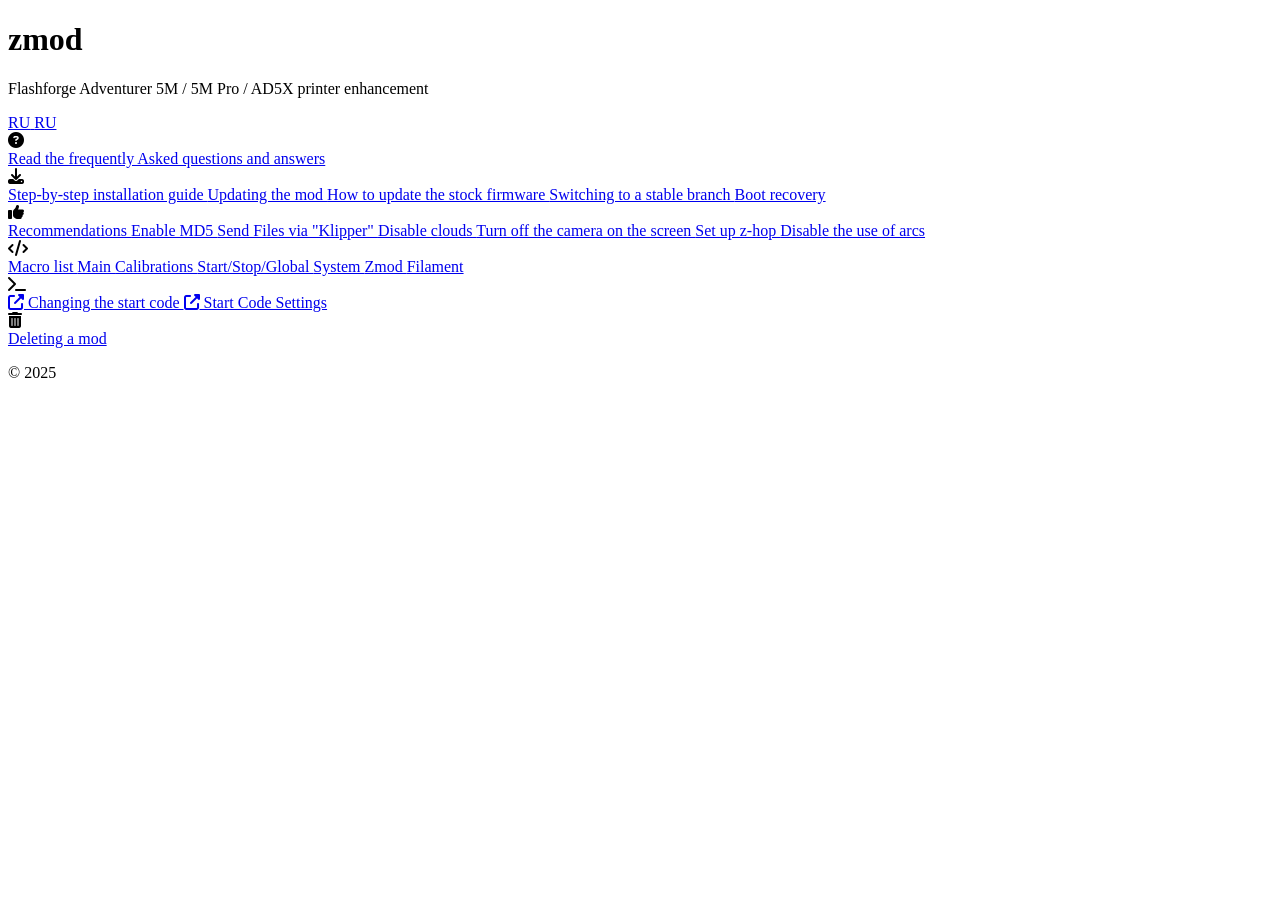
==== index.html @ 9b55e9cf "Merge pull request #4 from seligor/patch-3 Update index.html" ====
<!DOCTYPE html>
<html lang="en">
<head>
    <meta charset="UTF-8">
    <meta name="viewport" content="width=device-width, initial-scale=1.0">
    <title>Flashforge Adventurer 5M / 5M Pro / AD5X printer enhancement</title>
    <link rel="stylesheet" href="style.css">
    <link rel="stylesheet" href="https://cdnjs.cloudflare.com/ajax/libs/font-awesome/6.4.0/css/all.min.css">
</head>
<body>
    <header>
		<div class="header-content">
			<div class="title-container">
				<h1>zmod</h1>
				<p>Flashforge Adventurer 5M / 5M Pro / AD5X printer enhancement</p>
			</div>
		    <a href="index_ru.html" class="language-switcher">
                <span class="toggle-text">RU</span>
                <span class="toggle-text active">RU</span>
                <span class="toggle-handle"></span>
            </a>
    </header>
    
    <main class="grid-container">
        <div class="grid-item">
            <div class="icon"><i class="fas fa-question-circle"></i></div>

            <div class="links-container">
                <a href="https://github.com/ghzserg/zmod/wiki/FAQ_en" 
                   target="_blank" 
                   class="content-link"
                   <i class="fas fa-external-link-alt"></i> Read the frequently Asked questions and answers
                </a>
            </div>
        </div>
        
        <div class="grid-item">
            <div class="icon"><i class="fas fa-download"></i></div>

            <div class="links-container">
                <a href="https://github.com/ghzserg/zmod/wiki/Setup_en#installing-the-mod" 
                   target="_blank" 
                   class="content-link"
                   <i class="fas fa-external-link-alt"></i> Step-by-step installation guide
                </a>
                <a href="https://github.com/ghzserg/zmod/wiki/Setup_en#updating-the-mod"
                    target="_blank"
                    class="content-link"
                    <i class="fas fa-external-link-alt"></i> Updating the mod
                </a>
                <a href="https://github.com/ghzserg/zmod/wiki/Setup_en#updating-stock-firmware"
                    target="_blank"
                    class="content-link"
                    <i class="fas fa-external-link-alt"></i> How to update the stock firmware
                </a>
                <a href="https://github.com/ghzserg/zmod/wiki/Setup_en#using-a-stable-release-branch"
                    target="_blank"
                    class="content-link"
                    <i class="fas fa-external-link-alt"></i> Switching to a stable branch
                </a>
                <a href="https://github.com/ghzserg/zmod/wiki/Setup_en#boot-recovery"
                    target="_blank"
                    class="content-link"
                    <i class="fas fa-external-link-alt"></i> Boot recovery
                </a>
            </div>
        </div>
        

        
        <div class="grid-item">
            <div class="icon"><i class="fas fa-thumbs-up"></i></div>

            <div class="links-container">
                <a href="https://github.com/ghzserg/zmod/wiki/Recomendations_en"
                   target="_blank" 
                   class="content-link"
                   <i class="fas fa-external-link-alt"></i> Recommendations
                </a>
                <a href="https://github.com/ghzserg/zmod/wiki/Recomendations_en#enable-md5-checksum-control" 
                   target="_blank" 
                   class="content-link"
                    <i class="fas fa-external-link-alt"></i> Enable MD5
                </a>
                <a href="https://github.com/ghzserg/zmod/wiki/Recomendations_en#send-files-via-octoklipper-for-printing" 
                   target="_blank" 
                   class="content-link"
                    <i class="fas fa-external-link-alt"></i> Send Files via "Klipper"
                </a>
                <a href="https://github.com/ghzserg/zmod/wiki/Recomendations_en#disable-chinese-cloud-services" 
                   target="_blank" 
                   class="content-link"
                   <i class="fas fa-external-link-alt"></i> Disable clouds
                </a>
                <a href="https://github.com/ghzserg/zmod/wiki/Recomendations_en#disable-the-built-in-camera-on-the-printer-screen" 
                   target="_blank" 
                   class="content-link"
                   <i class="fas fa-external-link-alt"></i> Turn off the camera on the screen
                </a>
                <a href="https://github.com/ghzserg/zmod/wiki/Recomendations_en#replace-spiralauto-z-hop" 
                   target="_blank" 
                   class="content-link"
                   <i class="fas fa-external-link-alt"></i> Set up z-hop
                </a>
                <a href="https://github.com/ghzserg/zmod/wiki/Recomendations_en#disable-arc-move-approximation" 
                   target="_blank" 
                   class="content-link"
                   <i class="fas fa-external-link-alt"></i> Disable the use of arcs
                </a>
            </div>
        </div>

        <div class="grid-item">
            <div class="icon"><i class="fas fa-code"></i></div>

            <div class="links-container">
                <a href="https://github.com/ghzserg/zmod/wiki/Macros_en" 
                   target="_blank" 
                   class="content-link"
                   <i class="fas fa-external-link-alt"></i> Macro list
                </a>
                <a href="https://github.com/ghzserg/zmod/wiki/Main_en" 
                   target="_blank" 
                   class="content-link"
                   <i class="fas fa-external-link-alt"></i> Main
                </a>
                <a href="https://github.com/ghzserg/zmod/wiki/Calibrations_en" 
                   target="_blank" 
                   class="content-link"
                   <i class="fas fa-external-link-alt"></i> Calibrations
                </a>
                <a href="https://github.com/ghzserg/zmod/wiki/Global_en" 
                   target="_blank" 
                   class="content-link"
                   <i class="fas fa-external-link-alt"></i> Start/Stop/Global
                </a>
                <a href="https://github.com/ghzserg/zmod/wiki/System_en" 
                   target="_blank" 
                   class="content-link"
                   <i class="fas fa-external-link-alt"></i> System
                </a>
                <a href="https://github.com/ghzserg/zmod/wiki/Zmod_en" 
                   target="_blank" 
                   class="content-link"
                   <i class="fas fa-external-link-alt"></i> Zmod
                </a>
                <a href="https://github.com/ghzserg/zmod/wiki/Filament_en" 
                   target="_blank" 
                   class="content-link"
                   <i class="fas fa-external-link-alt"></i> Filament
                </a>

            </div>
        </div>

        <div class="grid-item">
            <div class="icon"><i class="fas fa-terminal"></i></div>

            <div class="links-container">
                <a href="https://github.com/ghzserg/zmod/wiki/FAQ_en#by-modifying-the-start-code-and-start_print-macro" 
                    target="_blank" 
                    class="content-link">
                    <i class="fas fa-external-link-alt"></i> Changing the start code
                </a>
                <a href="https://github.com/ghzserg/zmod/wiki/FAQ_en#do-i-need-to-change-anything-in-the-start-code"
                    target="_blank" 
                    class="content-link">
                    <i class="fas fa-external-link-alt"></i> Start Code Settings
                </a>
            </div>
        </div>


        <div class="grid-item">
            <div class="icon"><i class="fas fa-trash-alt"></i></div>

            <div class="links-container">
                <a href="https://github.com/ghzserg/zmod/wiki/Setup_en#removing-or-temporarily-disabling-the-mod" 
                   target="_blank" 
                   class="content-link"
                   <i class="fas fa-external-link-alt"></i> Deleting a mod
                </a>
            </div>
        </div>


    </main>

    <footer>
        <p>© 2025</p>
    </footer>

</body>
</html>
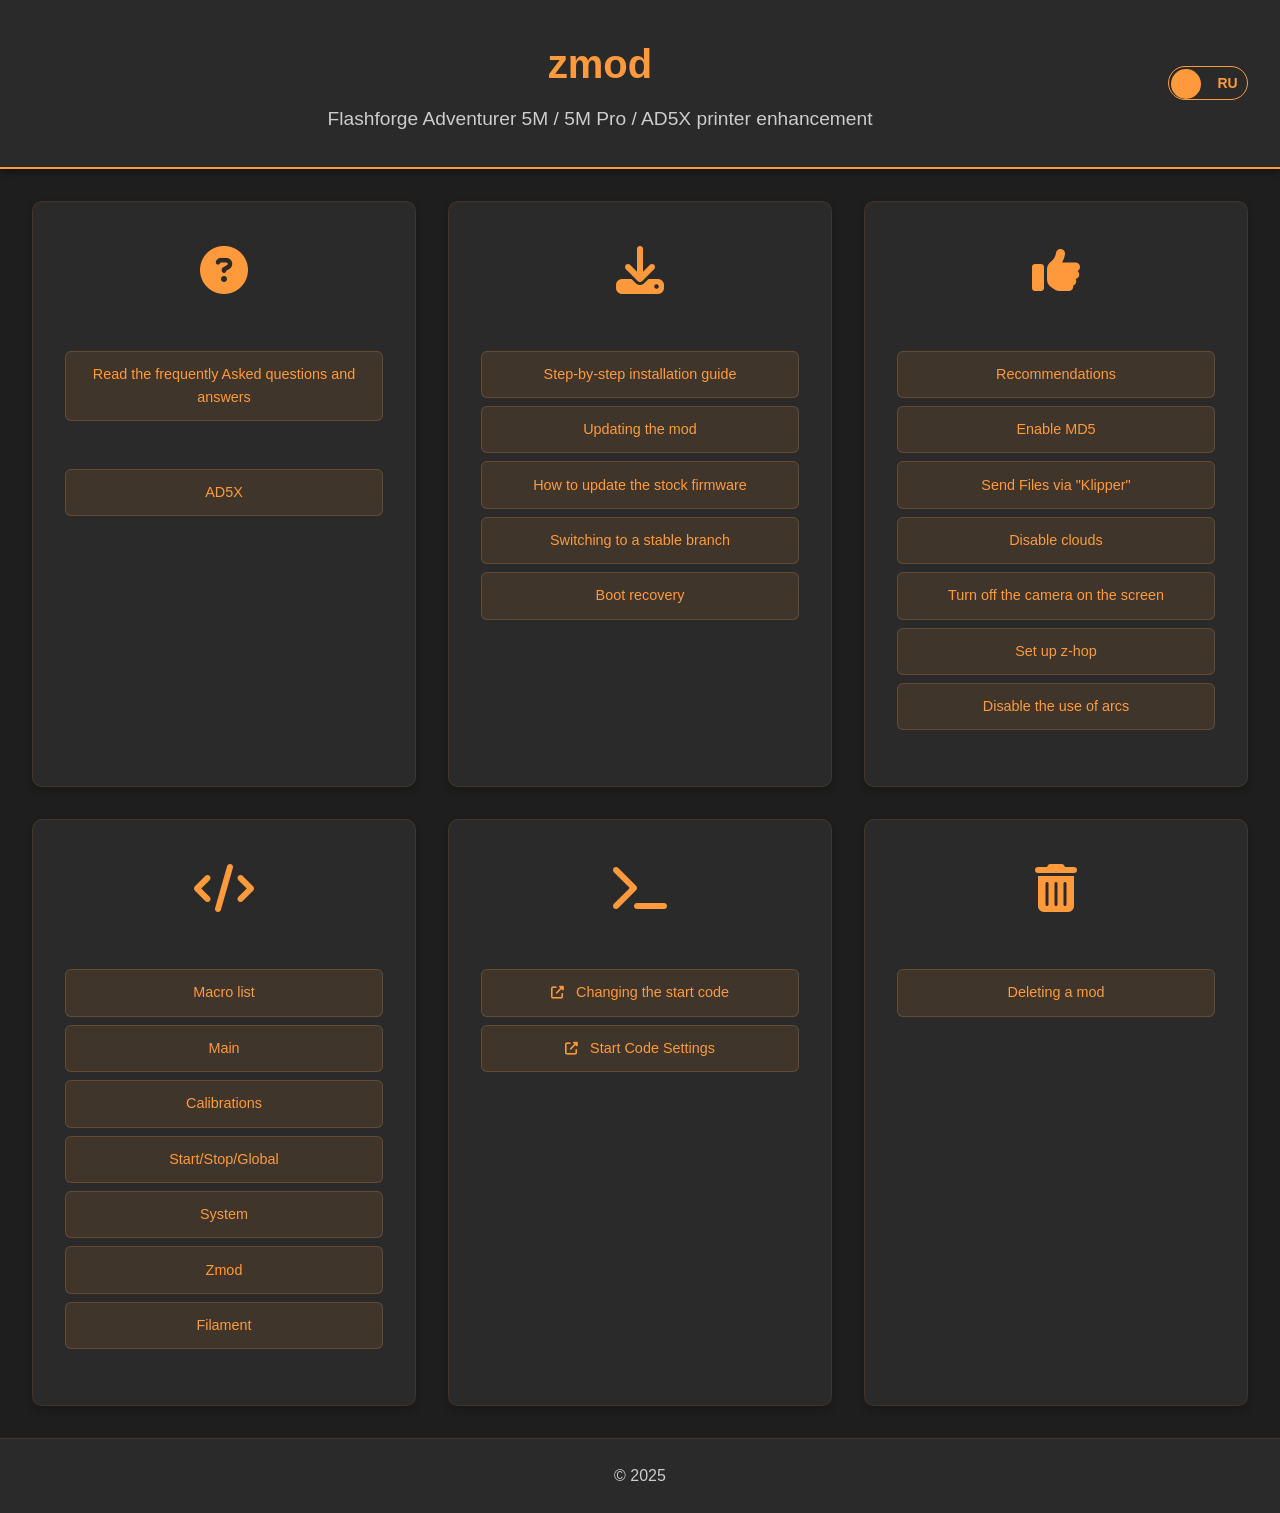
==== commit 2fa83f42: "Google" ====
--- a/index.html
+++ b/index.html
@@ -3,6 +3,7 @@
 <head>
     <meta charset="UTF-8">
     <meta name="viewport" content="width=device-width, initial-scale=1.0">
+    <meta name="google-site-verification" content="BIUrU5XFFF49SNm54-2f_i4-lqQy1WAagr-MUY8la9s" />
     <title>Flashforge Adventurer 5M / 5M Pro / AD5X printer enhancement</title>
     <link rel="stylesheet" href="style.css">
     <link rel="stylesheet" href="https://cdnjs.cloudflare.com/ajax/libs/font-awesome/6.4.0/css/all.min.css">
@@ -32,8 +33,14 @@
                    <i class="fas fa-external-link-alt"></i> Read the frequently Asked questions and answers
                 </a>
             </div>
-        </div>
-        
+            <div class="links-container">
+                <a href="https://github.com/ghzserg/zmod/wiki/AD5X_en"
+                   target="_blank"
+                   class="content-link"
+                   <i class="fas fa-external-link-alt"></i> AD5X
+                </a>
+            </div>
+        </div>
         <div class="grid-item">
             <div class="icon"><i class="fas fa-download"></i></div>
 
--- a/style.css
+++ b/style.css
@@ -0,0 +1,217 @@
+:root {
+    --bg-dark: #1e1e1e;
+    --bg-panel: #2a2a2a;
+    --accent-primary: #ff9a3c;
+    --accent-secondary: #ff6b6b;
+    --text-primary: #f5f5f5;
+    --text-secondary: #cccccc;
+    --link-color: #ff9a3c;
+    --link-hover: #ff6b6b;
+}
+
+* {
+    margin: 0;
+    padding: 0;
+    box-sizing: border-box;
+    font-family: 'Segoe UI', Tahoma, Geneva, Verdana, sans-serif;
+}
+
+body {
+    background-color: var(--bg-dark);
+    color: var(--text-primary);
+    min-height: 100vh;
+    display: flex;
+    flex-direction: column;
+    line-height: 1.6;
+}
+
+header {
+    background-color: var(--bg-panel);
+    padding: 2rem;
+    text-align: center;
+    box-shadow: 0 4px 6px rgba(0, 0, 0, 0.3);
+    border-bottom: 2px solid var(--accent-primary);
+}
+
+header h1 {
+    font-size: 2.5rem;
+    margin-bottom: 0.5rem;
+    color: var(--accent-primary);
+}
+
+header p {
+    font-size: 1.2rem;
+    color: var(--text-secondary);
+}
+
+.header-content {
+    display: flex;
+    justify-content: space-between;
+    align-items: center;
+    width: 100%;
+}
+
+.title-container {
+    flex: 1;
+}
+
+.language-switcher {
+    display: inline-block;
+    position: relative;
+    width: 80px;
+    height: 34px;
+    background-color: var(--bg-panel);
+    border-radius: 17px;
+    cursor: pointer;
+    transition: all 0.3s;
+    border: 1px solid var(--accent-primary);
+    overflow: hidden;
+    text-decoration: none;
+}
+
+.toggle-text {
+    position: absolute;
+    top: 50%;
+    transform: translateY(-50%);
+    font-size: 14px;
+    font-weight: bold;
+    color: var(--text-primary);
+    transition: all 0.3s;
+    width: 50%;
+    text-align: center;
+}
+
+.toggle-text:first-child {
+    left: 0;
+}
+
+.toggle-text:last-child {
+    right: 0;
+}
+
+.toggle-text.active {
+    color: var(--accent-primary);
+    font-weight: bold;
+}
+
+.toggle-handle {
+    position: absolute;
+    top: 2px;
+    width: 30px;
+    height: 30px;
+    background-color: var(--accent-primary);
+    border-radius: 50%;
+    transition: all 0.3s;
+}
+
+/* Позиция для английской версии (index.html) */
+.language-switcher .toggle-handle {
+    left: 2px;
+}
+
+/* Позиция для русской версии (index_ru.html) */
+.language-switcher[href="index.html"] .toggle-handle {
+    left: calc(100% - 32px);
+}
+
+.language-switcher:hover {
+    background-color: var(--hover-color);
+}
+
+
+
+.grid-container {
+    display: grid;
+    grid-template-columns: repeat(auto-fill, minmax(300px, 1fr));
+    gap: 2rem;
+    padding: 2rem;
+    flex: 1;
+}
+
+.grid-item {
+    background-color: var(--bg-panel);
+    border-radius: 10px;
+    padding: 2rem;
+    text-align: center;
+    transition: all 0.3s ease;
+    cursor: pointer;
+    box-shadow: 0 4px 8px rgba(0, 0, 0, 0.2);
+    display: flex;
+    flex-direction: column;
+    align-items: center;
+    /*justify-content: center;*/
+    border: 1px solid rgba(255, 154, 60, 0.1);
+}
+
+.grid-item:hover {
+    transform: translateY(-5px);
+    box-shadow: 0 6px 12px rgba(0, 0, 0, 0.3);
+    border-color: rgba(255, 154, 60, 0.3);
+}
+
+.icon {
+    font-size: 3rem;
+    margin-bottom: 1rem;
+    color: var(--accent-primary);
+}
+
+.grid-item h2 {
+    margin-bottom: 0.5rem;
+    font-size: 1.5rem;
+    color: var(--text-primary);
+}
+
+.grid-item p {
+    color: var(--text-secondary);
+    font-size: 1rem;
+}
+
+/* Стили для ссылок */
+.links-container {
+    margin: 1rem 0;
+    width: 100%;
+}
+
+.content-link {
+    display: block;
+    color: var(--link-color);
+    background-color: rgba(255, 154, 60, 0.1);
+    padding: 0.7rem;
+    margin: 0.5rem 0;
+    border-radius: 6px;
+    text-decoration: none;
+    transition: all 0.3s ease;
+    font-size: 0.9rem;
+    border: 1px solid rgba(255, 154, 60, 0.2);
+}
+
+.content-link:hover {
+    background-color: rgba(255, 107, 107, 0.2);
+    color: var(--link-hover);
+    border-color: rgba(255, 107, 107, 0.4);
+    transform: translateX(5px);
+}
+
+.content-link i {
+    margin-right: 0.5rem;
+    font-size: 0.8rem;
+}
+
+footer {
+    background-color: var(--bg-panel);
+    text-align: center;
+    padding: 1.5rem;
+    margin-top: auto;
+    color: var(--text-secondary);
+    border-top: 1px solid rgba(255, 154, 60, 0.1);
+}
+
+@media (max-width: 768px) {
+    .grid-container {
+        grid-template-columns: 1fr;
+    }
+    
+    header h1 {
+        font-size: 2rem;
+    }
+}
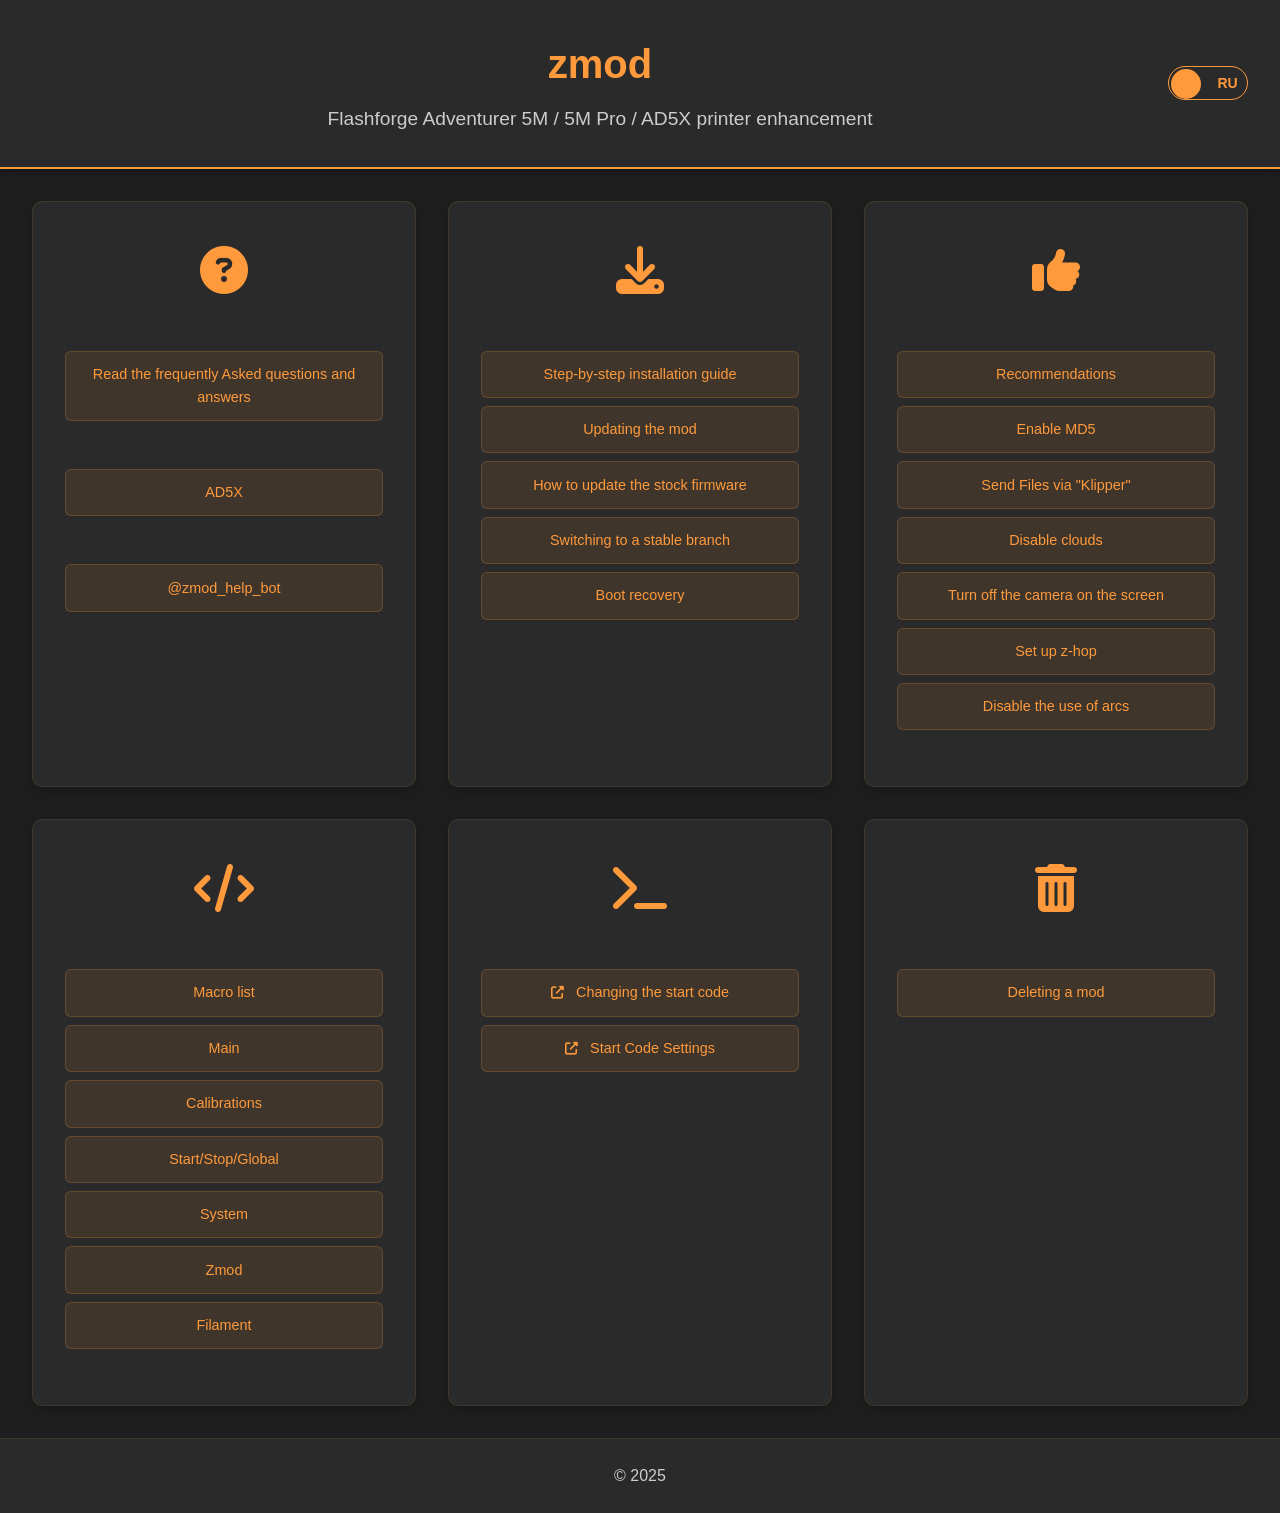
==== commit a8fa1b0c: "zmod_help_bot" ====
--- a/index.html
+++ b/index.html
@@ -40,6 +40,13 @@
                    <i class="fas fa-external-link-alt"></i> AD5X
                 </a>
             </div>
+            <div class="links-container">
+                <a href="http://t.me/zmod_help_bot"
+                   target="_blank"
+                   class="content-link"
+                   <i class="fas fa-external-link-alt"></i> @zmod_help_bot
+                </a>
+            </div>
         </div>
         <div class="grid-item">
             <div class="icon"><i class="fas fa-download"></i></div>
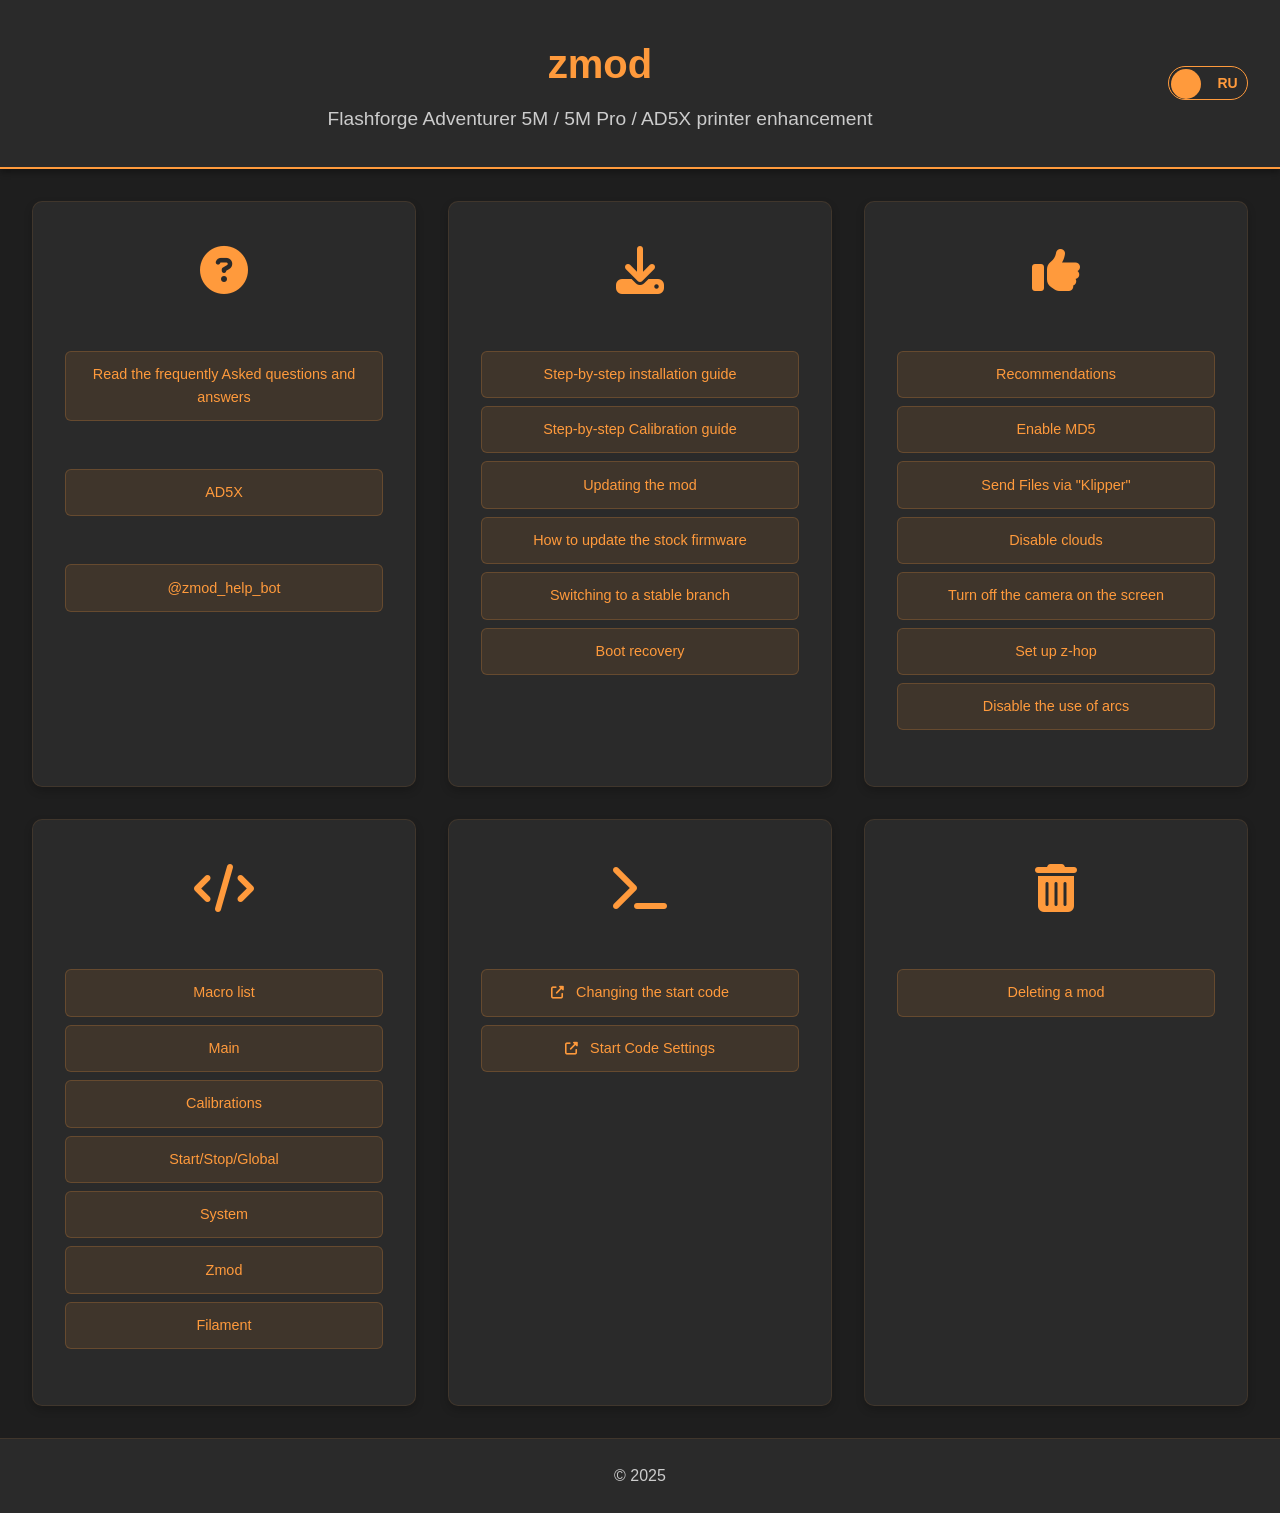
==== commit 8fa23780: "Update" ====
--- a/index.html
+++ b/index.html
@@ -57,6 +57,11 @@
                    class="content-link"
                    <i class="fas fa-external-link-alt"></i> Step-by-step installation guide
                 </a>
+                <a href="https://github.com/ghzserg/zmod/wiki/Setup_en#printer-calibration-for-beginners"
+                   target="_blank" 
+                   class="content-link"
+                   <i class="fas fa-external-link-alt"></i> Step-by-step Calibration guide
+                </a>
                 <a href="https://github.com/ghzserg/zmod/wiki/Setup_en#updating-the-mod"
                     target="_blank"
                     class="content-link"
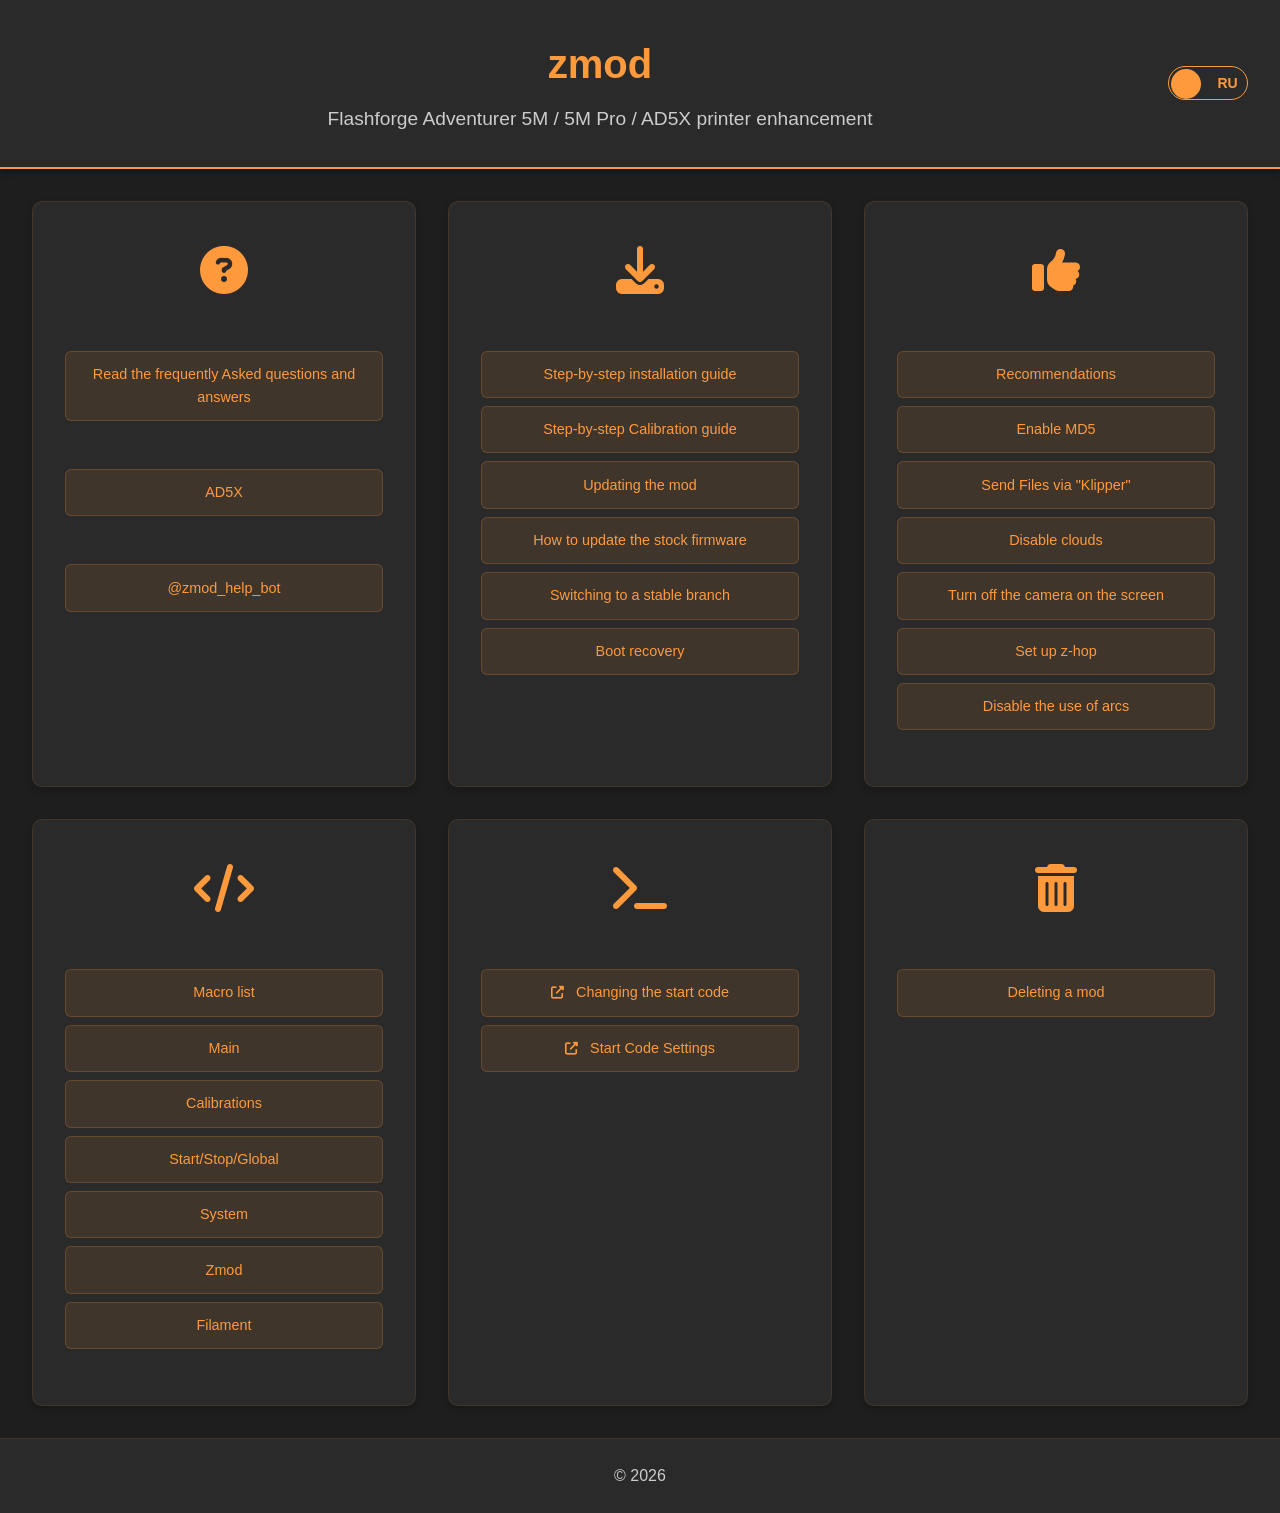
==== commit f26203ed: "Update" ====
--- a/index.html
+++ b/index.html
@@ -206,7 +206,7 @@
     </main>
 
     <footer>
-        <p>© 2025</p>
+        <p>© 2026</p>
     </footer>
 
 </body>
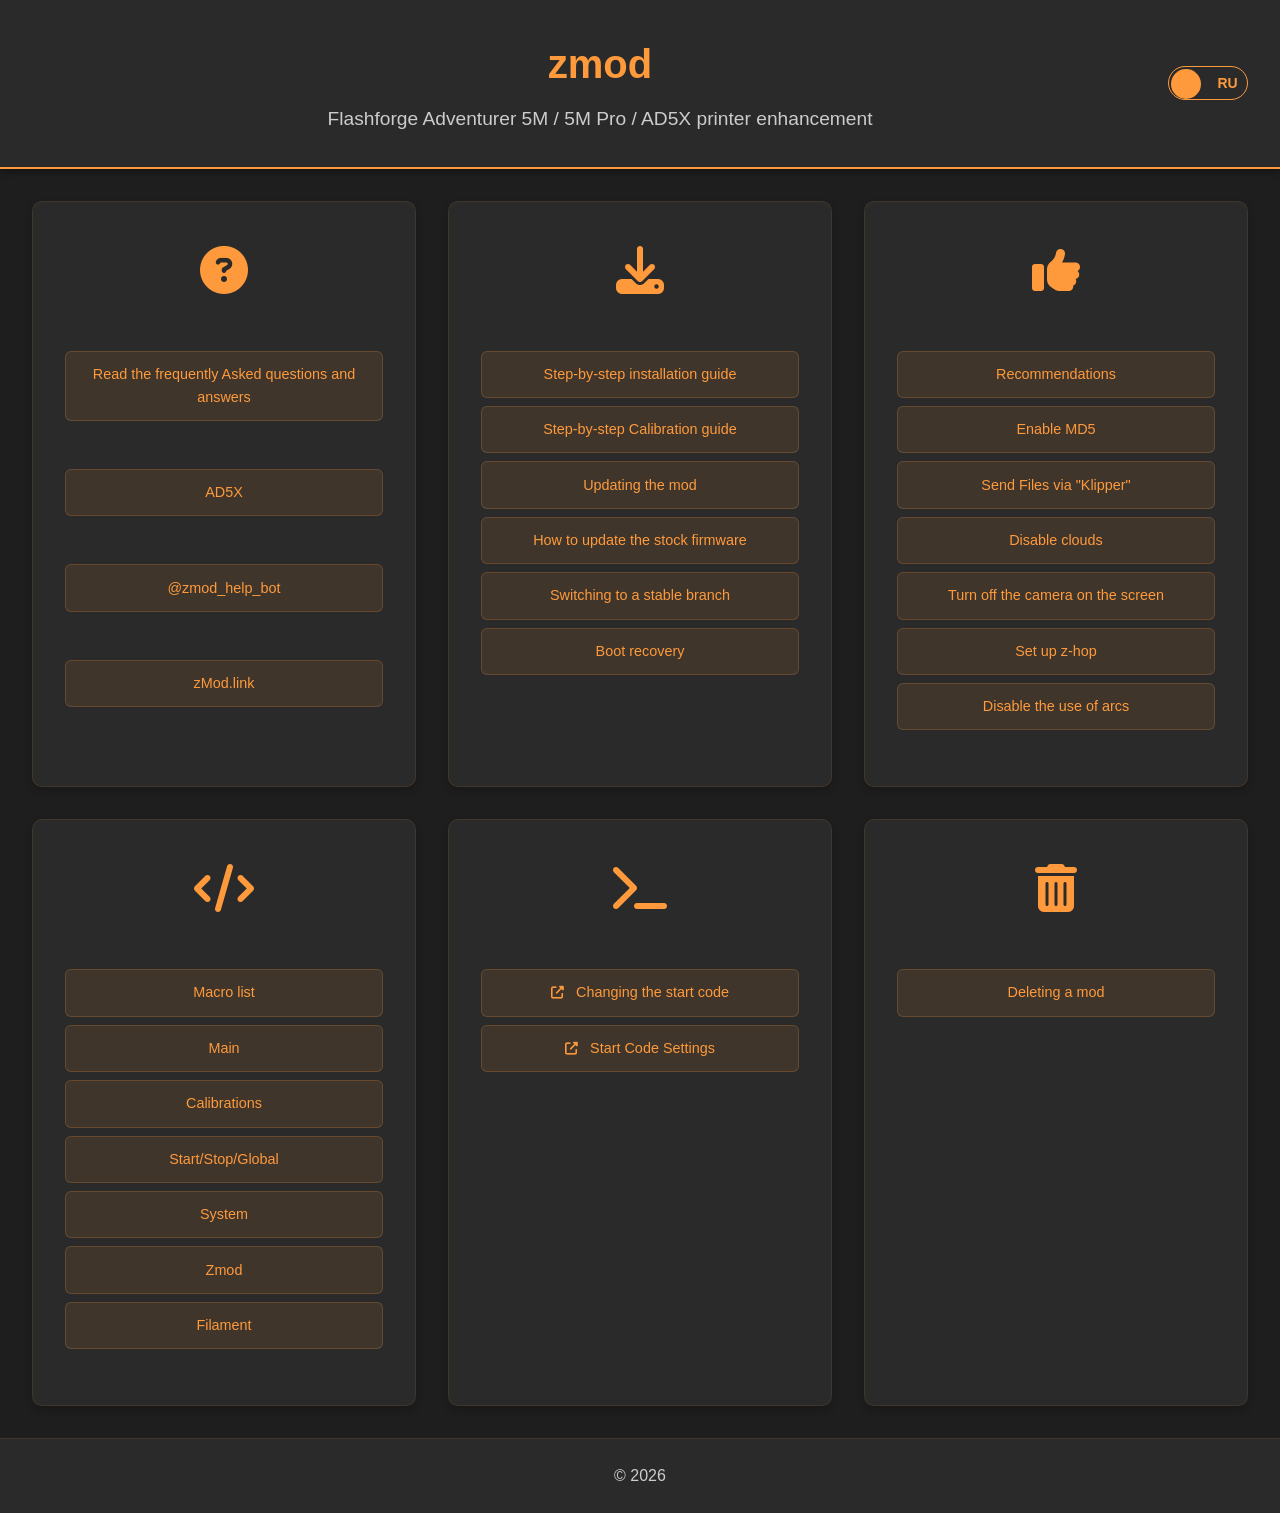
==== commit 9e9c9a5c: "zmod.link" ====
--- a/index.html
+++ b/index.html
@@ -47,6 +47,13 @@
                    <i class="fas fa-external-link-alt"></i> @zmod_help_bot
                 </a>
             </div>
+            <div class="links-container">
+                <a href="http://zmod.link/link/"
+                   target="_blank"
+                   class="content-link"
+                   <i class="fas fa-external-link-alt"></i>zMod.link
+                </a>
+            </div>
         </div>
         <div class="grid-item">
             <div class="icon"><i class="fas fa-download"></i></div>
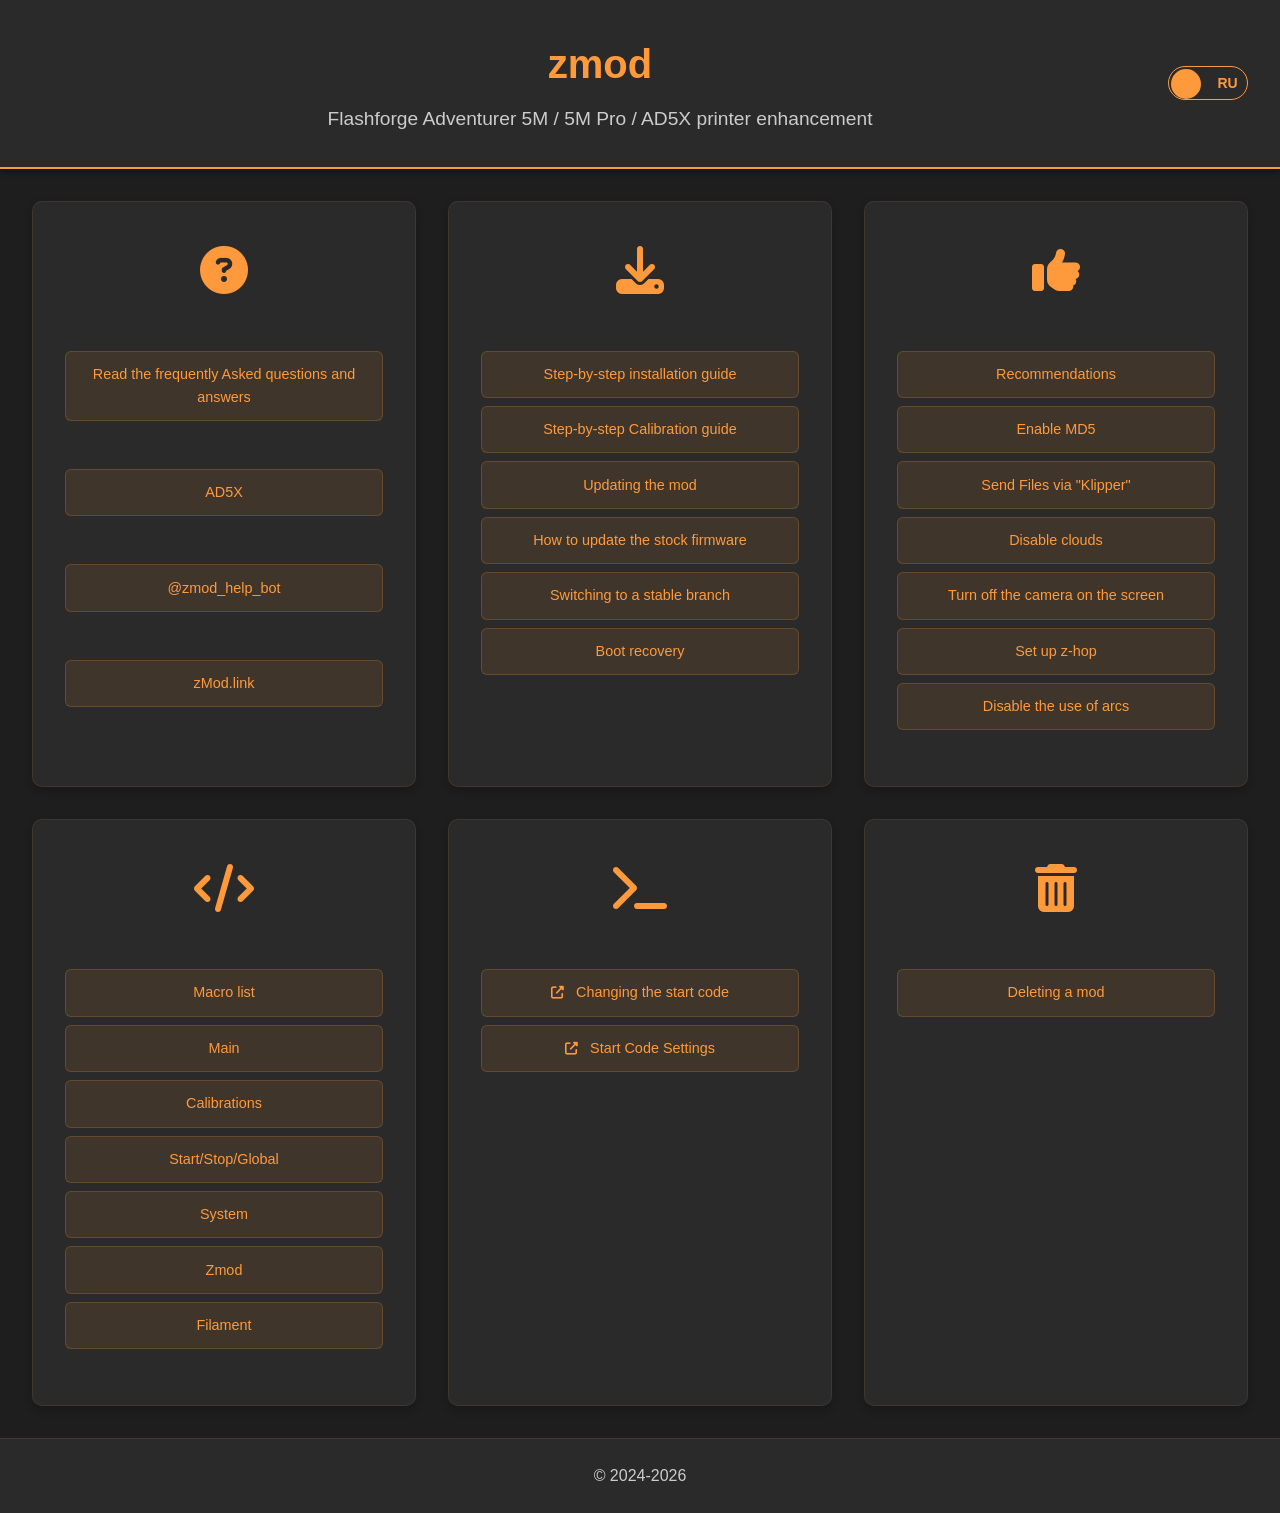
==== commit 6fb6bdfb: "zmod.link" ====
--- a/index.html
+++ b/index.html
@@ -213,7 +213,7 @@
     </main>
 
     <footer>
-        <p>© 2026</p>
+        <p>© 2024-2026</p>
     </footer>
 
 </body>
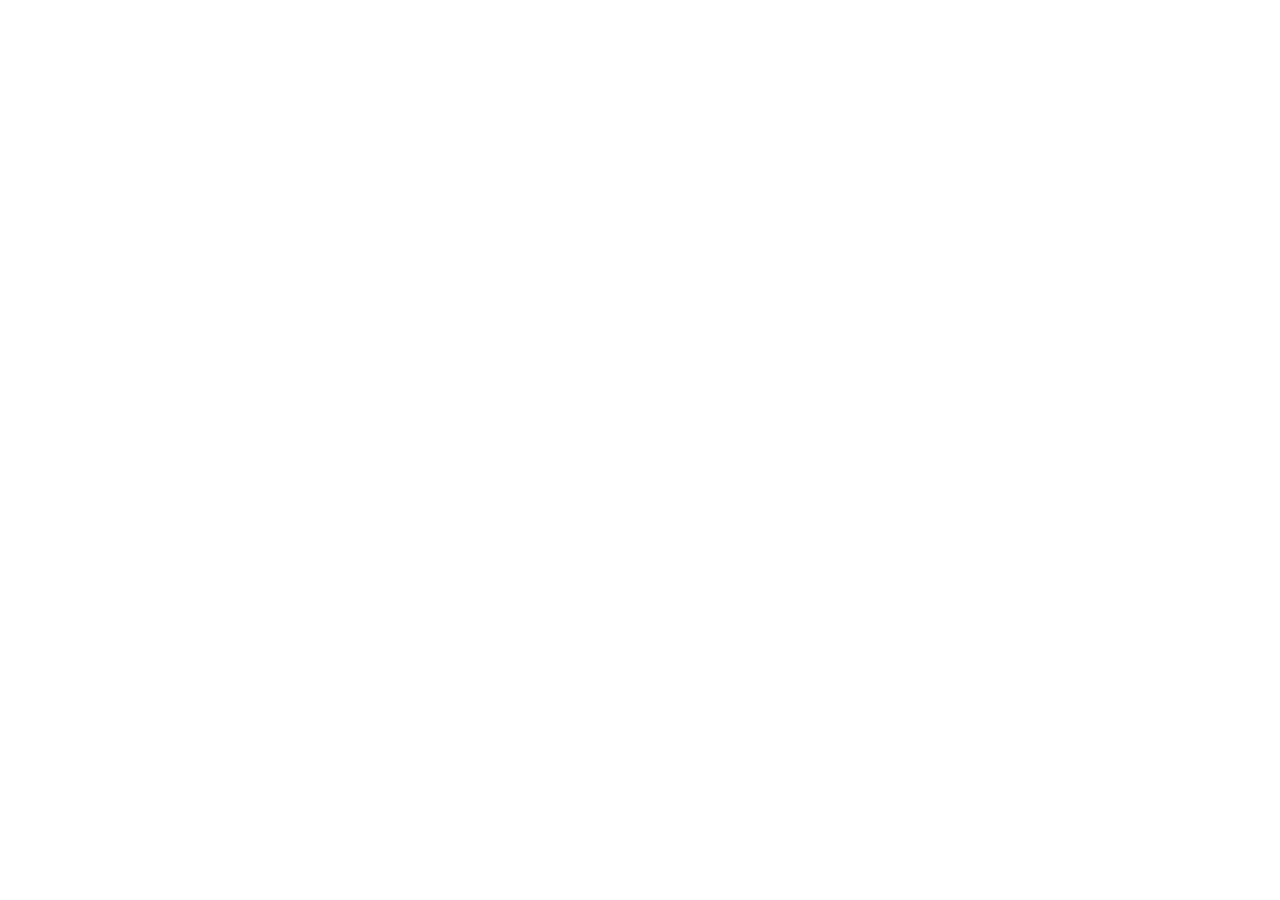
==== commit 5862101e: "zmod.link" ====
--- a/index.html
+++ b/index.html
@@ -3,218 +3,43 @@
 <head>
     <meta charset="UTF-8">
     <meta name="viewport" content="width=device-width, initial-scale=1.0">
-    <meta name="google-site-verification" content="BIUrU5XFFF49SNm54-2f_i4-lqQy1WAagr-MUY8la9s" />
-    <title>Flashforge Adventurer 5M / 5M Pro / AD5X printer enhancement</title>
-    <link rel="stylesheet" href="style.css">
-    <link rel="stylesheet" href="https://cdnjs.cloudflare.com/ajax/libs/font-awesome/6.4.0/css/all.min.css">
+    <meta http-equiv="refresh" content="0; url=https://zmod.link">
+    <title>Redirecting to zmod.link...</title>
+    <script>
+        // Мгновенный редирект через JavaScript (срабатывает раньше meta refresh)
+        if (window.location.hostname !== 'zmod.link') {
+            window.location.replace('https://zmod.link');
+        }
+    </script>
+    <style>
+        body {
+            font-family: system-ui, -apple-system, sans-serif;
+            display: flex;
+            align-items: center;
+            justify-content: center;
+            min-height: 100vh;
+            margin: 0;
+            background: #f5f5f5;
+        }
+        .redirect-box {
+            text-align: center;
+            padding: 2rem;
+            background: white;
+            border-radius: 8px;
+            box-shadow: 0 2px 10px rgba(0,0,0,0.1);
+        }
+        a {
+            color: #0366d6;
+            text-decoration: none;
+        }
+        a:hover { text-decoration: underline; }
+    </style>
 </head>
 <body>
-    <header>
-		<div class="header-content">
-			<div class="title-container">
-				<h1>zmod</h1>
-				<p>Flashforge Adventurer 5M / 5M Pro / AD5X printer enhancement</p>
-			</div>
-		    <a href="index_ru.html" class="language-switcher">
-                <span class="toggle-text">RU</span>
-                <span class="toggle-text active">RU</span>
-                <span class="toggle-handle"></span>
-            </a>
-    </header>
-    
-    <main class="grid-container">
-        <div class="grid-item">
-            <div class="icon"><i class="fas fa-question-circle"></i></div>
-
-            <div class="links-container">
-                <a href="https://github.com/ghzserg/zmod/wiki/FAQ_en" 
-                   target="_blank" 
-                   class="content-link"
-                   <i class="fas fa-external-link-alt"></i> Read the frequently Asked questions and answers
-                </a>
-            </div>
-            <div class="links-container">
-                <a href="https://github.com/ghzserg/zmod/wiki/AD5X_en"
-                   target="_blank"
-                   class="content-link"
-                   <i class="fas fa-external-link-alt"></i> AD5X
-                </a>
-            </div>
-            <div class="links-container">
-                <a href="http://t.me/zmod_help_bot"
-                   target="_blank"
-                   class="content-link"
-                   <i class="fas fa-external-link-alt"></i> @zmod_help_bot
-                </a>
-            </div>
-            <div class="links-container">
-                <a href="http://zmod.link/link/"
-                   target="_blank"
-                   class="content-link"
-                   <i class="fas fa-external-link-alt"></i>zMod.link
-                </a>
-            </div>
-        </div>
-        <div class="grid-item">
-            <div class="icon"><i class="fas fa-download"></i></div>
-
-            <div class="links-container">
-                <a href="https://github.com/ghzserg/zmod/wiki/Setup_en#installing-the-mod" 
-                   target="_blank" 
-                   class="content-link"
-                   <i class="fas fa-external-link-alt"></i> Step-by-step installation guide
-                </a>
-                <a href="https://github.com/ghzserg/zmod/wiki/Setup_en#printer-calibration-for-beginners"
-                   target="_blank" 
-                   class="content-link"
-                   <i class="fas fa-external-link-alt"></i> Step-by-step Calibration guide
-                </a>
-                <a href="https://github.com/ghzserg/zmod/wiki/Setup_en#updating-the-mod"
-                    target="_blank"
-                    class="content-link"
-                    <i class="fas fa-external-link-alt"></i> Updating the mod
-                </a>
-                <a href="https://github.com/ghzserg/zmod/wiki/Setup_en#updating-stock-firmware"
-                    target="_blank"
-                    class="content-link"
-                    <i class="fas fa-external-link-alt"></i> How to update the stock firmware
-                </a>
-                <a href="https://github.com/ghzserg/zmod/wiki/Setup_en#using-a-stable-release-branch"
-                    target="_blank"
-                    class="content-link"
-                    <i class="fas fa-external-link-alt"></i> Switching to a stable branch
-                </a>
-                <a href="https://github.com/ghzserg/zmod/wiki/Setup_en#boot-recovery"
-                    target="_blank"
-                    class="content-link"
-                    <i class="fas fa-external-link-alt"></i> Boot recovery
-                </a>
-            </div>
-        </div>
-        
-
-        
-        <div class="grid-item">
-            <div class="icon"><i class="fas fa-thumbs-up"></i></div>
-
-            <div class="links-container">
-                <a href="https://github.com/ghzserg/zmod/wiki/Recomendations_en"
-                   target="_blank" 
-                   class="content-link"
-                   <i class="fas fa-external-link-alt"></i> Recommendations
-                </a>
-                <a href="https://github.com/ghzserg/zmod/wiki/Recomendations_en#enable-md5-checksum-control" 
-                   target="_blank" 
-                   class="content-link"
-                    <i class="fas fa-external-link-alt"></i> Enable MD5
-                </a>
-                <a href="https://github.com/ghzserg/zmod/wiki/Recomendations_en#send-files-via-octoklipper-for-printing" 
-                   target="_blank" 
-                   class="content-link"
-                    <i class="fas fa-external-link-alt"></i> Send Files via "Klipper"
-                </a>
-                <a href="https://github.com/ghzserg/zmod/wiki/Recomendations_en#disable-chinese-cloud-services" 
-                   target="_blank" 
-                   class="content-link"
-                   <i class="fas fa-external-link-alt"></i> Disable clouds
-                </a>
-                <a href="https://github.com/ghzserg/zmod/wiki/Recomendations_en#disable-the-built-in-camera-on-the-printer-screen" 
-                   target="_blank" 
-                   class="content-link"
-                   <i class="fas fa-external-link-alt"></i> Turn off the camera on the screen
-                </a>
-                <a href="https://github.com/ghzserg/zmod/wiki/Recomendations_en#replace-spiralauto-z-hop" 
-                   target="_blank" 
-                   class="content-link"
-                   <i class="fas fa-external-link-alt"></i> Set up z-hop
-                </a>
-                <a href="https://github.com/ghzserg/zmod/wiki/Recomendations_en#disable-arc-move-approximation" 
-                   target="_blank" 
-                   class="content-link"
-                   <i class="fas fa-external-link-alt"></i> Disable the use of arcs
-                </a>
-            </div>
-        </div>
-
-        <div class="grid-item">
-            <div class="icon"><i class="fas fa-code"></i></div>
-
-            <div class="links-container">
-                <a href="https://github.com/ghzserg/zmod/wiki/Macros_en" 
-                   target="_blank" 
-                   class="content-link"
-                   <i class="fas fa-external-link-alt"></i> Macro list
-                </a>
-                <a href="https://github.com/ghzserg/zmod/wiki/Main_en" 
-                   target="_blank" 
-                   class="content-link"
-                   <i class="fas fa-external-link-alt"></i> Main
-                </a>
-                <a href="https://github.com/ghzserg/zmod/wiki/Calibrations_en" 
-                   target="_blank" 
-                   class="content-link"
-                   <i class="fas fa-external-link-alt"></i> Calibrations
-                </a>
-                <a href="https://github.com/ghzserg/zmod/wiki/Global_en" 
-                   target="_blank" 
-                   class="content-link"
-                   <i class="fas fa-external-link-alt"></i> Start/Stop/Global
-                </a>
-                <a href="https://github.com/ghzserg/zmod/wiki/System_en" 
-                   target="_blank" 
-                   class="content-link"
-                   <i class="fas fa-external-link-alt"></i> System
-                </a>
-                <a href="https://github.com/ghzserg/zmod/wiki/Zmod_en" 
-                   target="_blank" 
-                   class="content-link"
-                   <i class="fas fa-external-link-alt"></i> Zmod
-                </a>
-                <a href="https://github.com/ghzserg/zmod/wiki/Filament_en" 
-                   target="_blank" 
-                   class="content-link"
-                   <i class="fas fa-external-link-alt"></i> Filament
-                </a>
-
-            </div>
-        </div>
-
-        <div class="grid-item">
-            <div class="icon"><i class="fas fa-terminal"></i></div>
-
-            <div class="links-container">
-                <a href="https://github.com/ghzserg/zmod/wiki/FAQ_en#by-modifying-the-start-code-and-start_print-macro" 
-                    target="_blank" 
-                    class="content-link">
-                    <i class="fas fa-external-link-alt"></i> Changing the start code
-                </a>
-                <a href="https://github.com/ghzserg/zmod/wiki/FAQ_en#do-i-need-to-change-anything-in-the-start-code"
-                    target="_blank" 
-                    class="content-link">
-                    <i class="fas fa-external-link-alt"></i> Start Code Settings
-                </a>
-            </div>
-        </div>
-
-
-        <div class="grid-item">
-            <div class="icon"><i class="fas fa-trash-alt"></i></div>
-
-            <div class="links-container">
-                <a href="https://github.com/ghzserg/zmod/wiki/Setup_en#removing-or-temporarily-disabling-the-mod" 
-                   target="_blank" 
-                   class="content-link"
-                   <i class="fas fa-external-link-alt"></i> Deleting a mod
-                </a>
-            </div>
-        </div>
-
-
-    </main>
-
-    <footer>
-        <p>© 2024-2026</p>
-    </footer>
-
+    <div class="redirect-box">
+        <h2>🔄 Redirecting...</h2>
+        <p>If you are not redirected automatically, follow this link:<br>
+        <a href="https://zmod.link">zmod.link</a></p>
+    </div>
 </body>
 </html>
